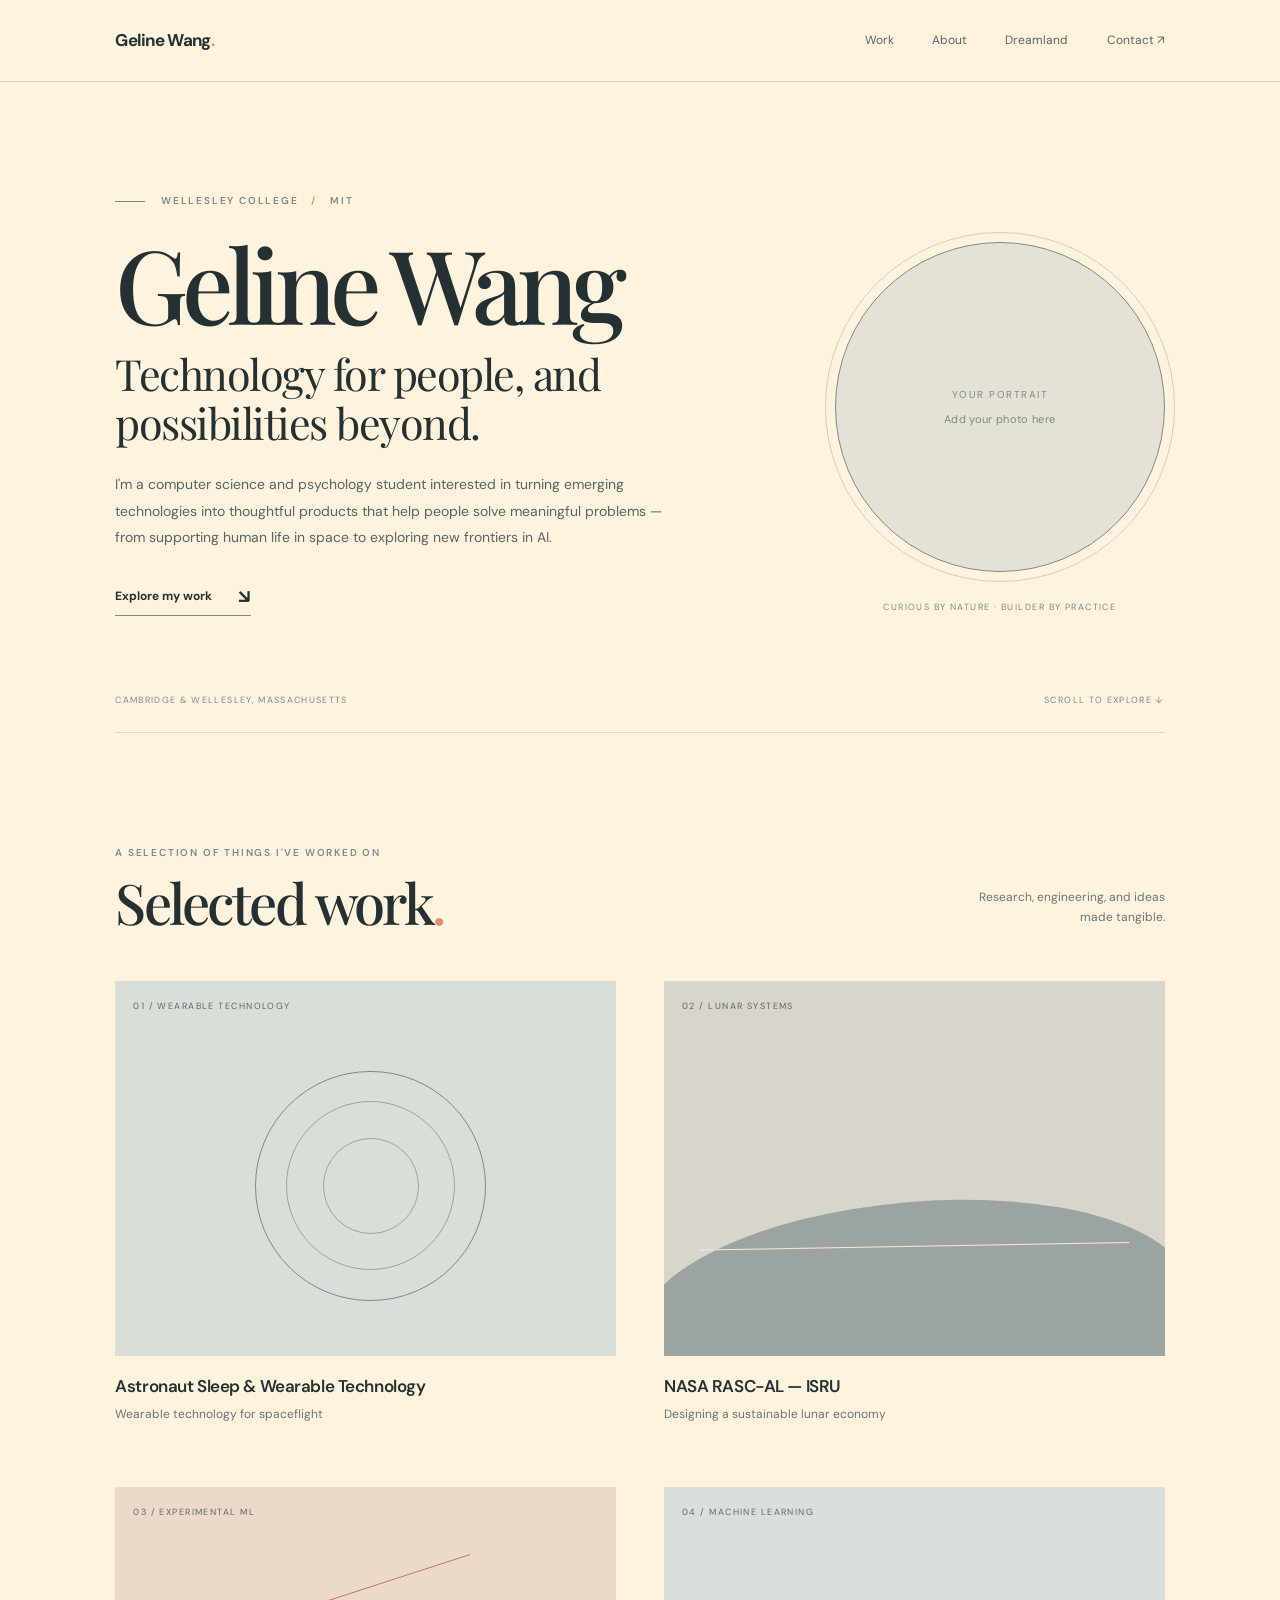
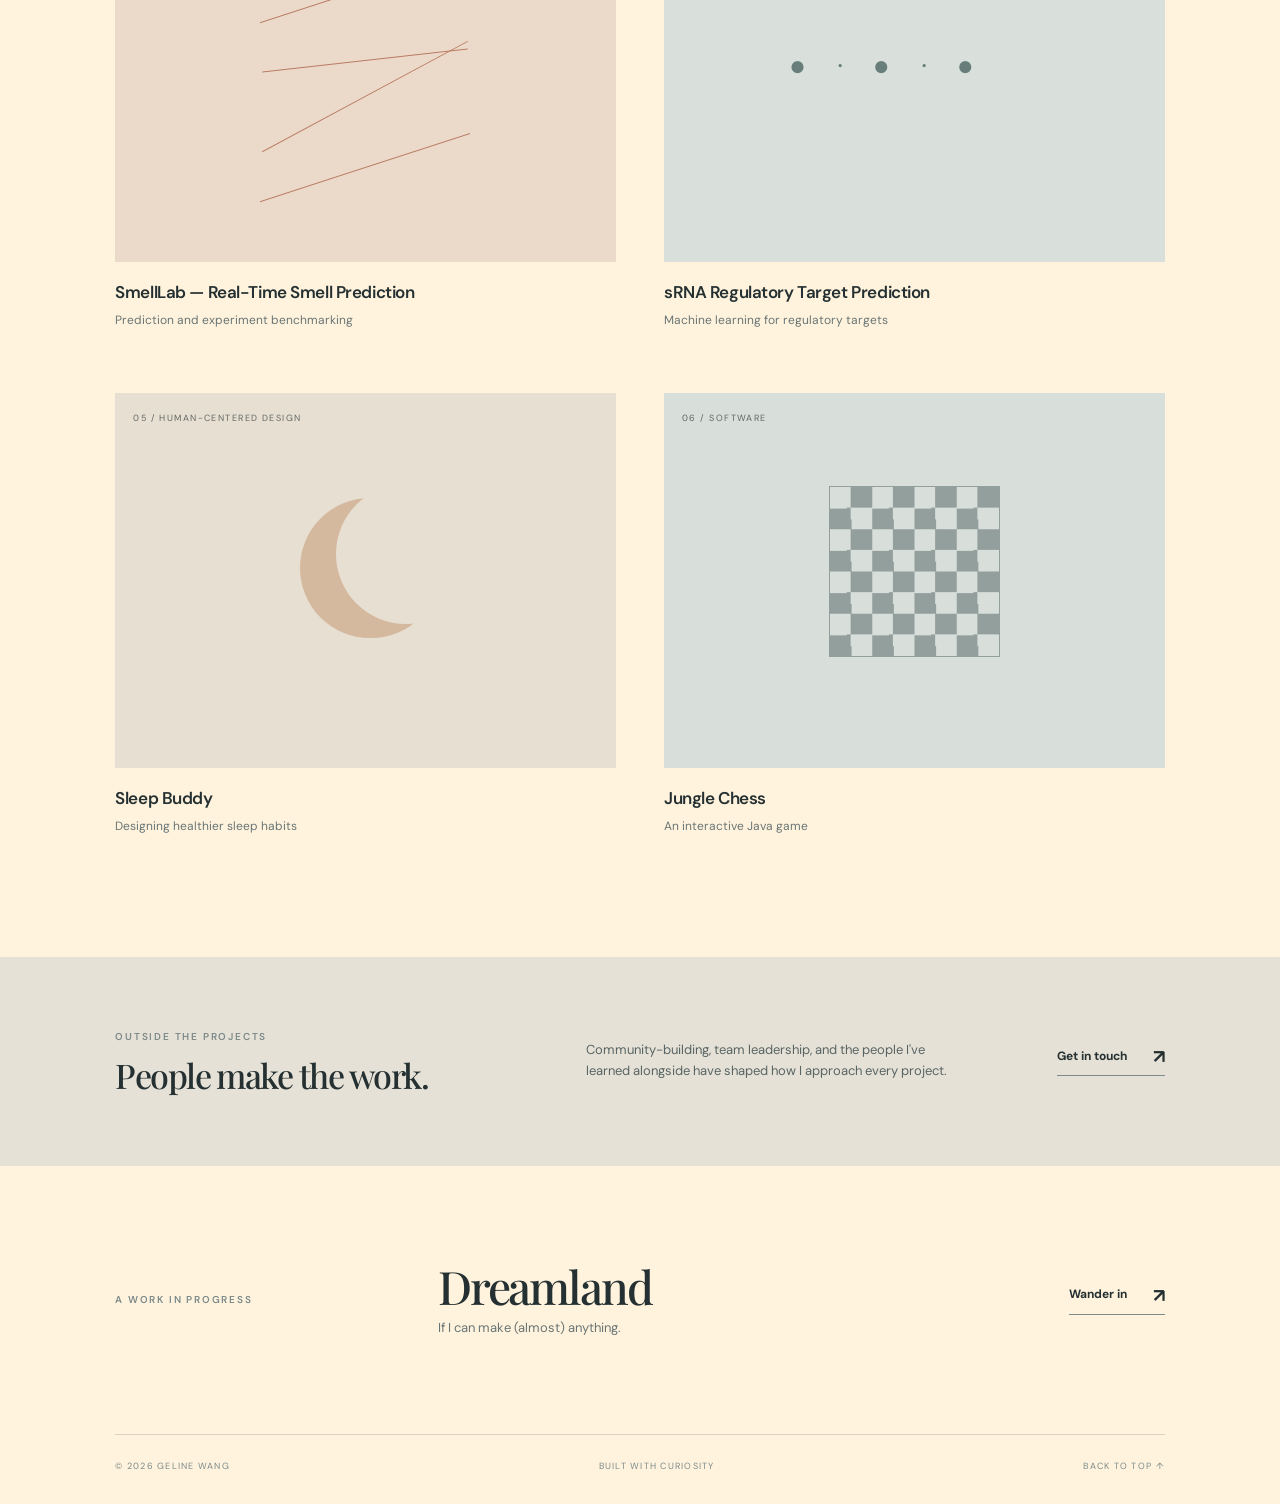
==== index.html @ 46d607a4 "RoughDraftScaffolding" ====
<!doctype html>
<html lang="en">
<head>
  <meta charset="utf-8">
  <meta name="viewport" content="width=device-width, initial-scale=1">
  <meta name="description" content="Geline Wang — work at the intersection of technology, people, and possibility.">
  <title>Geline Wang — Selected Work</title>
  <link rel="stylesheet" href="style.css">
</head>
<body>
  <header class="site-header">
    <a class="wordmark" href="index.html">Geline Wang<span class="wordmark-dot">.</span></a>
    <nav aria-label="Main navigation">
      <a href="#work">Work</a>
      <a href="#about">About</a>
      <a href="dreamland.html">Dreamland</a>
      <a href="mailto:YOUR_EMAIL@example.com">Contact ↗</a>
    </nav>
  </header>

  <main>
    <section class="hero page-wrap" id="about">
      <div class="hero-copy">
        <p class="eyebrow"><span class="eyebrow-rule"></span> WELLESLEY COLLEGE <span class="slash">/</span> MIT</p>
        <h1>Geline Wang</h1>
        <p class="hero-statement">Technology for people, and possibilities beyond.</p>
        <p class="intro">
          I'm a computer science and psychology student interested in turning emerging
          technologies into thoughtful products that help people solve meaningful problems —
          from supporting human life in space to exploring new frontiers in AI.
        </p>
        <a class="text-link" href="#work">Explore my work <span aria-hidden="true">↘</span></a>
      </div>
      <div class="portrait-wrap">
        <div class="portrait-placeholder" role="img" aria-label="Portrait photo placeholder">
          <span>YOUR PORTRAIT</span>
          <small>Add your photo here</small>
        </div>
        <p class="portrait-note">CURIOUS BY NATURE · BUILDER BY PRACTICE</p>
      </div>
      <div class="hero-meta">
        <span>CAMBRIDGE &amp; WELLESLEY, MASSACHUSETTS</span>
        <span>SCROLL TO EXPLORE ↓</span>
      </div>
    </section>

    <section class="work-section page-wrap" id="work">
      <div class="section-heading">
        <div>
          <p class="eyebrow">A SELECTION OF THINGS I'VE WORKED ON</p>
          <h2>Selected work<span class="wordmark-dot">.</span></h2>
        </div>
        <p class="section-aside">Research, engineering, and ideas<br>made tangible.</p>
      </div>

      <div class="project-grid">
        <a class="project" href="projects/astronaut-sleep.html">
          <div class="project-visual visual-sleep"><span>01 / WEARABLE TECHNOLOGY</span><i class="visual-orbit"></i></div>
          <div class="project-info"><h3>Astronaut Sleep &amp; Wearable Technology</h3><p>Wearable technology for spaceflight</p></div>
        </a>
        <a class="project" href="projects/nasa-isru.html">
          <div class="project-visual visual-lunar"><span>02 / LUNAR SYSTEMS</span><i class="lunar-horizon"></i></div>
          <div class="project-info"><h3>NASA RASC-AL — ISRU</h3><p>Designing a sustainable lunar economy</p></div>
        </a>
        <a class="project" href="projects/smelllab.html">
          <div class="project-visual visual-smell"><span>03 / EXPERIMENTAL ML</span><i class="smell-lines"></i></div>
          <div class="project-info"><h3>SmellLab — Real-Time Smell Prediction</h3><p>Prediction and experiment benchmarking</p></div>
        </a>
        <a class="project" href="projects/srna.html">
          <div class="project-visual visual-srna"><span>04 / MACHINE LEARNING</span><i class="molecule">● · ● · ●</i></div>
          <div class="project-info"><h3>sRNA Regulatory Target Prediction</h3><p>Machine learning for regulatory targets</p></div>
        </a>
        <a class="project" href="projects/sleep-buddy.html">
          <div class="project-visual visual-buddy"><span>05 / HUMAN-CENTERED DESIGN</span><i class="moon-shape"></i></div>
          <div class="project-info"><h3>Sleep Buddy</h3><p>Designing healthier sleep habits</p></div>
        </a>
        <a class="project" href="projects/jungle-chess.html">
          <div class="project-visual visual-chess"><span>06 / SOFTWARE</span><i class="chess-grid"></i></div>
          <div class="project-info"><h3>Jungle Chess</h3><p>An interactive Java game</p></div>
        </a>
      </div>
    </section>

    <section class="more-section page-wrap">
      <div>
        <p class="eyebrow">OUTSIDE THE PROJECTS</p>
        <h2>People make the work.</h2>
      </div>
      <p>Community-building, team leadership, and the people I've learned alongside have shaped how I approach every project.</p>
      <a class="text-link" href="mailto:YOUR_EMAIL@example.com">Get in touch <span aria-hidden="true">↗</span></a>
    </section>

    <section class="dreamland-strip page-wrap">
      <p class="eyebrow">A WORK IN PROGRESS</p>
      <div><h2>Dreamland</h2><p>If I can make (almost) anything.</p></div>
      <a class="text-link" href="dreamland.html">Wander in <span aria-hidden="true">↗</span></a>
    </section>
  </main>

  <footer class="site-footer page-wrap">
    <span>© 2026 GELINE WANG</span>
    <span>BUILT WITH CURIOSITY</span>
    <a href="#top">BACK TO TOP ↑</a>
  </footer>
</body>
</html>
---- style.css ----
@import url('https://fonts.googleapis.com/css2?family=DM+Sans:wght@400;500;600;700&family=Playfair+Display:ital,wght@0,500;0,600;1,500;1,600&display=swap');

:root {
  --ivory: #FFF3DD;
  --sand: #E6E1D6;
  --space: #243031;
  --slate: #B9B6AE;
  --sage: #7C8A8A;
  --terracotta: #E08D6A;
  --ink: #243031;
  --muted: #697575;
  --page: 1160px;
}
* { box-sizing: border-box; }
html { scroll-behavior: smooth; }
body {
  margin: 0;
  color: var(--ink);
  background: var(--ivory);
  font-family: "DM Sans", Arial, sans-serif;
  line-height: 1.6;
}
a { color: inherit; text-decoration: none; }
.page-wrap { width: min(var(--page), 82%); margin-inline: auto; }
.site-header {
  height: 82px; padding: 0 9%;
  display: flex; align-items: center; justify-content: space-between;
  border-bottom: 1px solid rgba(36,48,49,.16);
}
.wordmark { font-weight: 700; font-size: 17px; letter-spacing: -.04em; }
.wordmark-dot { color: var(--terracotta); }
nav { display: flex; gap: clamp(18px, 3vw, 42px); font-size: 12px; color: #596565; }
nav a:hover, .text-link:hover { color: var(--terracotta); }
.hero {
  min-height: 650px; padding: 105px 0 62px;
  display: grid; grid-template-columns: 1.25fr .75fr;
  column-gap: 8%; align-items: center; position: relative;
}
.hero-copy { max-width: 680px; padding-bottom: 48px; }
.eyebrow {
  margin: 0 0 24px; font-size: 10px; letter-spacing: .18em;
  color: var(--sage); font-weight: 600;
}
.eyebrow-rule { display: inline-block; width: 30px; height: 1px; background: var(--sage); vertical-align: middle; margin-right: 12px; }
.slash { margin: 0 9px; color: var(--terracotta); }
h1, h2, h3, p { margin-top: 0; }
h1 {
  margin-bottom: 16px; font-family: "Playfair Display", Georgia, serif;
  font-size: clamp(64px, 8vw, 106px); line-height: .98; font-weight: 500;
  letter-spacing: -.065em;
}
.hero-statement {
  max-width: 620px; margin-bottom: 24px;
  font-family: "Playfair Display", Georgia, serif;
  font-size: clamp(28px, 3.5vw, 43px); line-height: 1.14; letter-spacing: -.035em;
}
.intro { max-width: 570px; color: #586565; font-size: 14px; line-height: 1.9; }
.text-link {
  display: inline-flex; align-items: center; gap: 26px; margin-top: 22px;
  padding-bottom: 9px; border-bottom: 1px solid var(--sage);
  font-size: 12px; font-weight: 700; transition: color .2s ease;
}
.text-link span { font-size: 19px; line-height: 1; }
.portrait-wrap { justify-self: end; width: min(100%, 330px); text-align: center; }
.portrait-placeholder {
  width: 100%; aspect-ratio: 1; border-radius: 50%;
  border: 1px solid var(--sage); outline: 1px solid rgba(124,138,138,.35);
  outline-offset: 9px; background: var(--sand);
  display: flex; flex-direction: column; align-items: center; justify-content: center;
  color: var(--sage); letter-spacing: .15em; font-size: 10px;
}
.portrait-placeholder small { margin-top: 8px; letter-spacing: .03em; font-size: 11px; }
.portrait-note { margin: 28px 0 0; color: var(--sage); font-size: 9px; letter-spacing: .16em; }
.hero-meta {
  position: absolute; bottom: 25px; left: 0; right: 0;
  display: flex; justify-content: space-between; color: var(--sage);
  font-size: 9px; letter-spacing: .15em;
}
.work-section { padding: 112px 0 120px; border-top: 1px solid rgba(36,48,49,.15); }
.section-heading { display: flex; align-items: end; justify-content: space-between; margin-bottom: 48px; }
.section-heading .eyebrow { margin-bottom: 10px; }
h2 { font-family: "Playfair Display", Georgia, serif; font-size: clamp(38px, 5vw, 56px); line-height: 1.1; font-weight: 500; letter-spacing: -.045em; margin-bottom: 0; }
.section-aside { margin: 0 0 5px; color: var(--muted); font-size: 12px; text-align: right; line-height: 1.7; }
.project-grid { display: grid; grid-template-columns: repeat(2, minmax(0,1fr)); column-gap: 48px; row-gap: 62px; }
.project { display: block; }
.project-visual {
  position: relative; overflow: hidden; aspect-ratio: 4 / 3;
  background: var(--sand); display: flex; align-items: flex-start;
  padding: 18px; color: var(--space);
}
.project-visual > span { z-index: 2; font-size: 9px; letter-spacing: .16em; color: rgba(36,48,49,.68); }
.project-info { padding-top: 17px; }
.project-info h3 { margin-bottom: 5px; font-size: 17px; font-weight: 600; letter-spacing: -.025em; }
.project-info p { margin-bottom: 0; color: var(--muted); font-size: 12px; }
.project:hover .project-info h3 { color: #B85F43; }
.visual-sleep { background: #D9DFD8; }
.visual-orbit { position: absolute; width: 46%; aspect-ratio: 1; border: 1px solid #7C8A8A; border-radius: 50%; top: 24%; left: 28%; }
.visual-orbit:before, .visual-orbit:after { content:""; position:absolute; inset:13%; border:1px solid rgba(124,138,138,.7); border-radius:50%; }
.visual-orbit:after { inset:29%; }
.visual-lunar { background: #D8D5CC; }
.lunar-horizon { position:absolute; left:-5%; right:-5%; bottom:-17%; height:58%; background:#9BA4A0; border-radius:50% 50% 0 0; transform:rotate(-5deg); }
.lunar-horizon:after { content:""; position:absolute; left:12%; right:10%; top:20%; height:1px; background:#F4EBDD; transform:rotate(4deg); }
.visual-smell { background: #EBD9C9; }
.smell-lines { position:absolute; width:42%; height:48%; left:29%; top:27%; border-top:1px solid #B87960; border-bottom:1px solid #B87960; transform:skewY(-18deg); }
.smell-lines:before,.smell-lines:after { content:""; position:absolute; left:0; right:0; top:50%; border-top:1px solid #B87960; transform:translateY(-18px) rotate(12deg); }
.smell-lines:after { transform:translateY(18px) rotate(-12deg); }
.visual-srna { background: #D9E0DC; }
.molecule { position:absolute; left:25%; top:42%; font-size:28px; letter-spacing:12px; color:#687E7A; }
.visual-buddy { background: #E8DFD3; }
.moon-shape { position:absolute; width:28%; aspect-ratio:1; border-radius:50%; background:#D4B99E; left:37%; top:28%; }
.moon-shape:after { content:""; position:absolute; width:100%; height:100%; border-radius:50%; background:#E8DFD3; left:25%; top:-10%; }
.visual-chess { background: #D8DED9; }
.chess-grid { position:absolute; width:34%; aspect-ratio:1; left:33%; top:25%; border:1px solid #7C8A8A; background: repeating-conic-gradient(#7C8A8A 0 25%, transparent 0 50%) 0 0 / 25% 25%; opacity:.75; }
.more-section {
  background: var(--sand); width: 100%; max-width: none; padding: 72px 9%;
  display: grid; grid-template-columns: 1fr 1fr auto; align-items: center; gap: 5%;
}
.more-section .eyebrow { margin-bottom: 12px; }
.more-section h2 { font-size: 34px; }
.more-section > p { max-width: 370px; margin: 0; color: #586565; font-size: 13px; }
.more-section .text-link { white-space: nowrap; margin-top: 0; }
.dreamland-strip { padding: 95px 0; display: grid; grid-template-columns: .7fr 1.5fr auto; align-items: center; gap: 5%; }
.dreamland-strip .eyebrow { margin: 0; }
.dreamland-strip h2 { font-size: 46px; }
.dreamland-strip p:not(.eyebrow) { color: var(--muted); font-size: 13px; margin: 7px 0 0; }
.dreamland-strip .text-link { margin: 0; white-space: nowrap; }
.site-footer { border-top: 1px solid rgba(36,48,49,.17); padding: 24px 0 30px; display:flex; justify-content:space-between; color:var(--sage); font-size:9px; letter-spacing:.14em; }
@media (max-width: 760px) {
  .page-wrap { width: 88%; }
  .site-header { height:auto; min-height:74px; padding:18px 6%; align-items:flex-start; gap:18px; }
  nav { flex-wrap:wrap; justify-content:flex-end; gap:8px 16px; font-size:11px; }
  .hero { min-height:0; padding:72px 0 75px; grid-template-columns:1fr; gap:48px; }
  .hero-copy { padding:0; }
  .portrait-wrap { justify-self:center; width:min(62%,260px); }
  .hero-meta { bottom:22px; font-size:8px; }
  .work-section { padding:78px 0; }
  .section-heading { align-items:start; gap:20px; }
  .section-aside { display:none; }
  .project-grid { column-gap:20px; row-gap:38px; }
  .project-info h3 { font-size:14px; }
  .project-info p { font-size:11px; }
  .more-section { padding:55px 6%; grid-template-columns:1fr; gap:18px; }
  .more-section .text-link { justify-self:start; }
  .dreamland-strip { padding:65px 0; grid-template-columns:1fr; gap:20px; }
  .site-footer { width:88%; gap:12px; flex-wrap:wrap; font-size:8px; }
}
@media (max-width: 480px) {
  .project-grid { grid-template-columns:1fr; row-gap:36px; }
  .site-header { flex-direction:column; }
  nav { justify-content:flex-start; }
  .hero-meta span:last-child { display:none; }
}
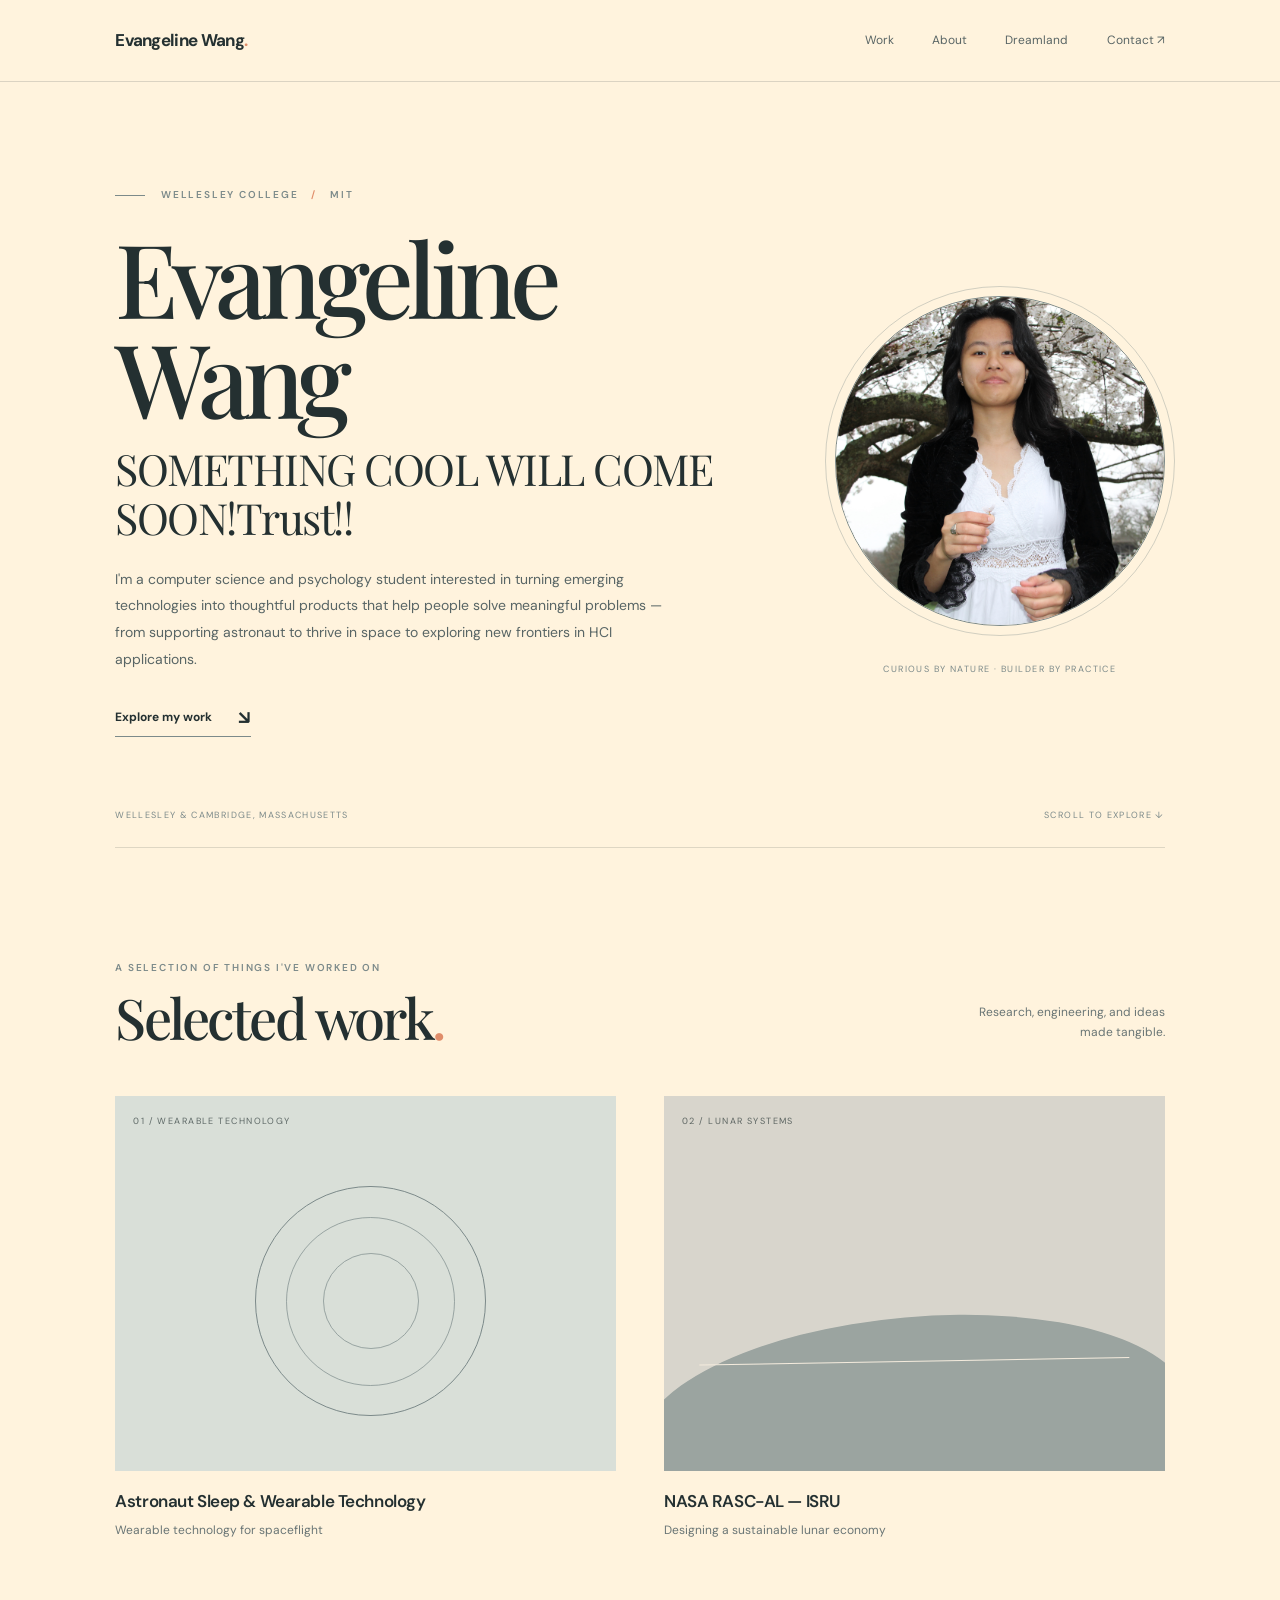
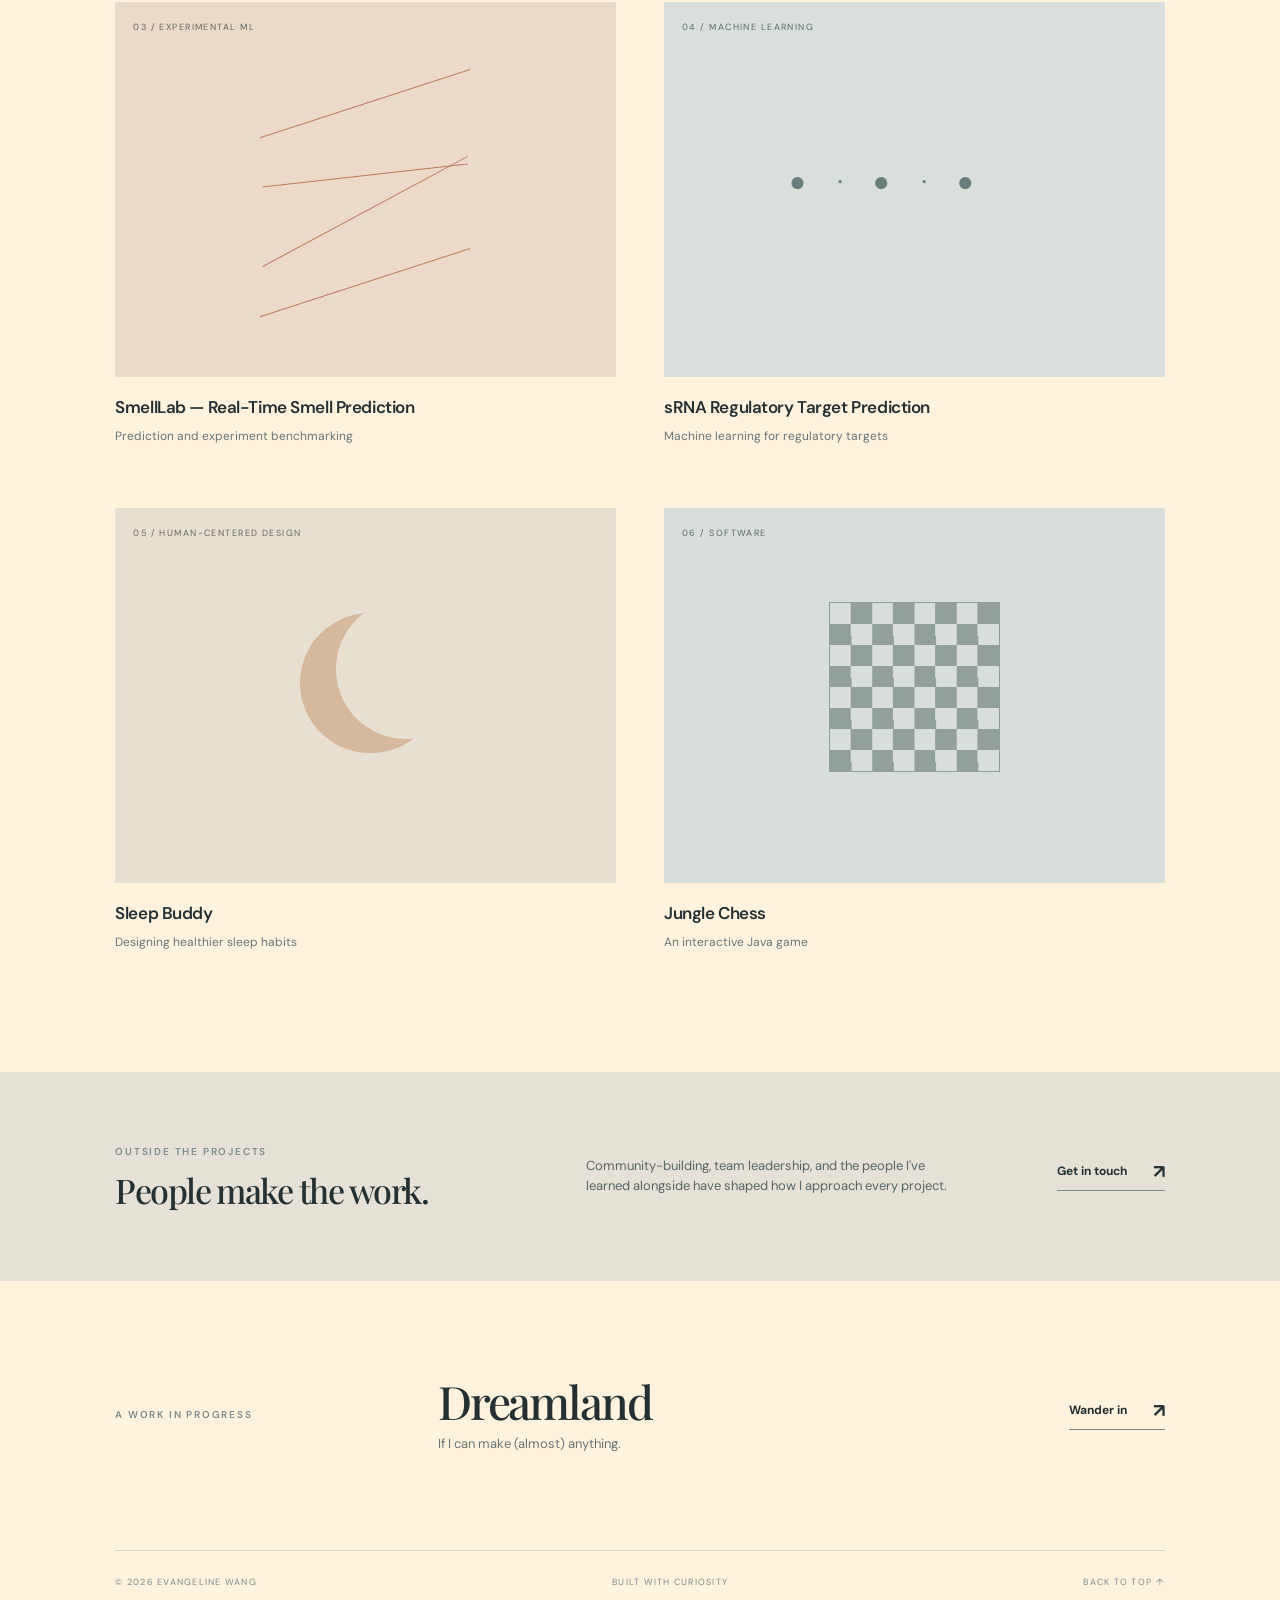
==== commit 573db1e8: "added folder and Profile Pic" ====
--- a/index.html
+++ b/index.html
@@ -3,18 +3,18 @@
 <head>
   <meta charset="utf-8">
   <meta name="viewport" content="width=device-width, initial-scale=1">
-  <meta name="description" content="Geline Wang — work at the intersection of technology, people, and possibility.">
-  <title>Geline Wang — Selected Work</title>
+  <meta name="description" content="Evangeline Wang — work at the intersection of technology, people, and possibility.">
+  <title>Evangeline Wang — Selected Work</title>
   <link rel="stylesheet" href="style.css">
 </head>
 <body>
   <header class="site-header">
-    <a class="wordmark" href="index.html">Geline Wang<span class="wordmark-dot">.</span></a>
+    <a class="wordmark" href="index.html">Evangeline Wang<span class="wordmark-dot">.</span></a>
     <nav aria-label="Main navigation">
       <a href="#work">Work</a>
       <a href="#about">About</a>
       <a href="dreamland.html">Dreamland</a>
-      <a href="mailto:YOUR_EMAIL@example.com">Contact ↗</a>
+      <a href="mailto:hw106@wellesley.edu">Contact ↗</a>
     </nav>
   </header>
 
@@ -22,24 +22,25 @@
     <section class="hero page-wrap" id="about">
       <div class="hero-copy">
         <p class="eyebrow"><span class="eyebrow-rule"></span> WELLESLEY COLLEGE <span class="slash">/</span> MIT</p>
-        <h1>Geline Wang</h1>
-        <p class="hero-statement">Technology for people, and possibilities beyond.</p>
+        <h1>Evangeline Wang</h1>
+        <p class="hero-statement">SOMETHING COOL WILL COME SOON!Trust!!</p>
         <p class="intro">
           I'm a computer science and psychology student interested in turning emerging
           technologies into thoughtful products that help people solve meaningful problems —
-          from supporting human life in space to exploring new frontiers in AI.
+          from supporting astronaut to thrive in space to exploring new frontiers in HCI applications.
         </p>
         <a class="text-link" href="#work">Explore my work <span aria-hidden="true">↘</span></a>
       </div>
       <div class="portrait-wrap">
-        <div class="portrait-placeholder" role="img" aria-label="Portrait photo placeholder">
-          <span>YOUR PORTRAIT</span>
-          <small>Add your photo here</small>
-        </div>
+        <img
+          src="assets/profilePic.JPG"
+          alt="Evangeline's Profile Pic"
+          class="profile-photo"
+        >
         <p class="portrait-note">CURIOUS BY NATURE · BUILDER BY PRACTICE</p>
       </div>
       <div class="hero-meta">
-        <span>CAMBRIDGE &amp; WELLESLEY, MASSACHUSETTS</span>
+        <span>WELLESLEY &amp; CAMBRIDGE, MASSACHUSETTS</span>
         <span>SCROLL TO EXPLORE ↓</span>
       </div>
     </section>
@@ -87,7 +88,7 @@
         <h2>People make the work.</h2>
       </div>
       <p>Community-building, team leadership, and the people I've learned alongside have shaped how I approach every project.</p>
-      <a class="text-link" href="mailto:YOUR_EMAIL@example.com">Get in touch <span aria-hidden="true">↗</span></a>
+      <a class="text-link" href="mailto:hw106@wellesley.edu">Get in touch <span aria-hidden="true">↗</span></a>
     </section>
 
     <section class="dreamland-strip page-wrap">
@@ -98,7 +99,7 @@
   </main>
 
   <footer class="site-footer page-wrap">
-    <span>© 2026 GELINE WANG</span>
+    <span>© 2026 EVANGELINE WANG</span>
     <span>BUILT WITH CURIOSITY</span>
     <a href="#top">BACK TO TOP ↑</a>
   </footer>
--- a/style.css
+++ b/style.css
@@ -150,3 +150,12 @@
   nav { justify-content:flex-start; }
   .hero-meta span:last-child { display:none; }
 }
+.profile-photo {
+  width: 100%;
+  aspect-ratio: 1;
+  object-fit: cover;
+  border-radius: 50%;
+  border: 1px solid var(--sage);
+  outline: 1px solid rgba(124,138,138,.35);
+  outline-offset: 9px;
+}
